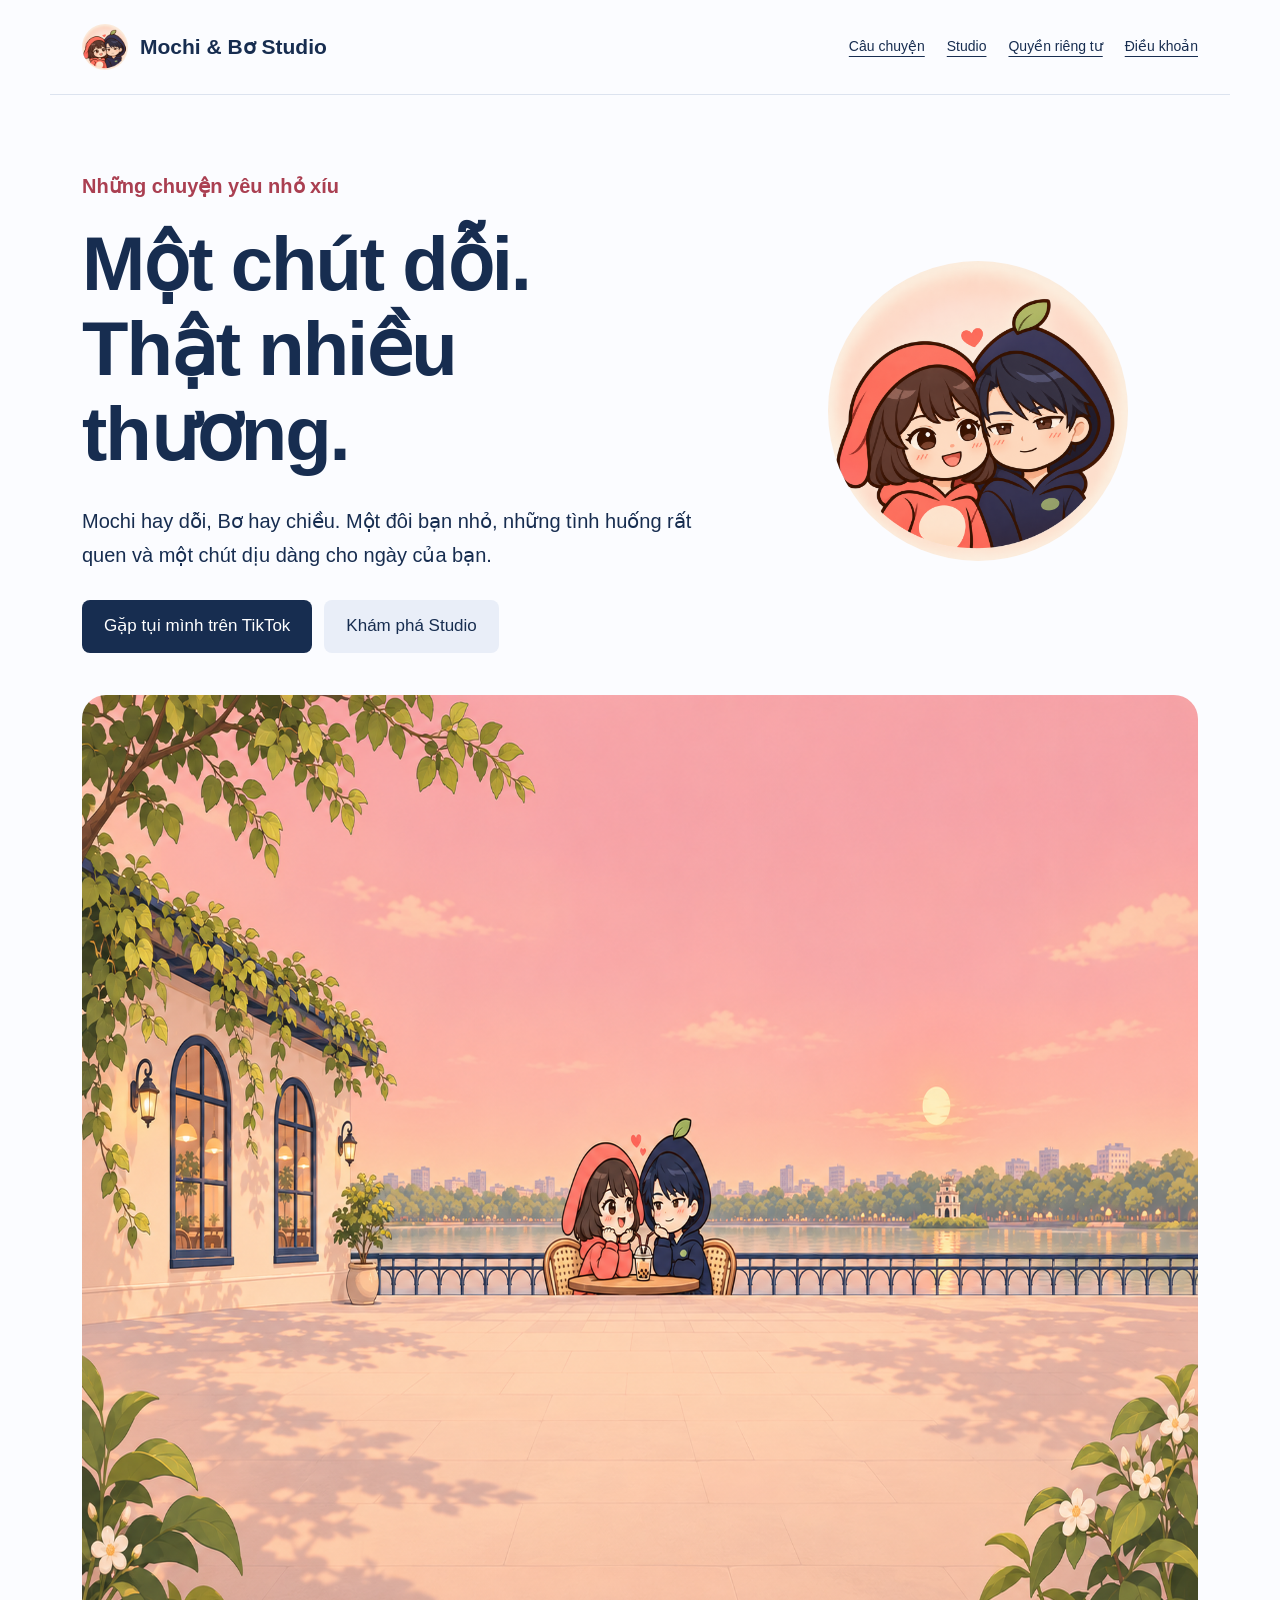
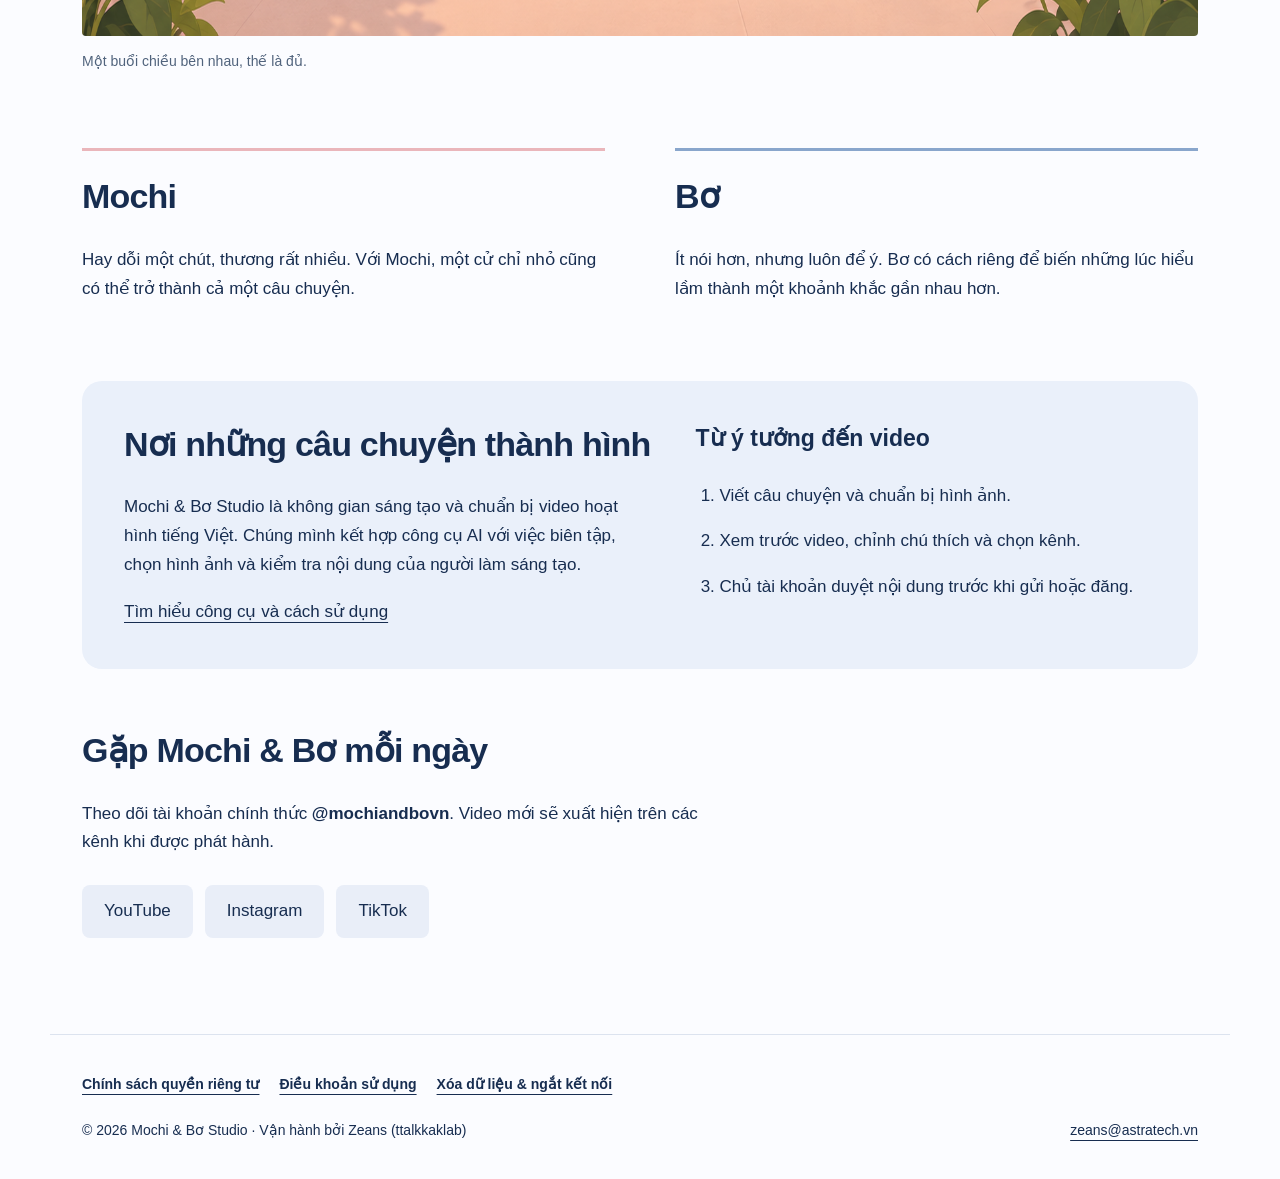
==== index.html @ 59227b65 "Publish Vietnamese Mochi and Bo Studio website" ====
<!doctype html><html lang="vi"><head><meta charset="utf-8"><meta name="viewport" content="width=device-width,initial-scale=1"><meta name="description" content="Thế giới hoạt hình tiếng Việt của Mochi và Bơ. Khám phá nhân vật, theo dõi các kênh chính thức và tìm hiểu Studio."><meta name="theme-color" content="#172d50"><meta property="og:title" content="Mochi &amp; Bơ Studio — Những chuyện yêu nhỏ xíu"><meta property="og:image" content="https://ttalkkaklab.github.io/mochi-bo-studio/assets/mochi-bo-cafe.png"><title>Mochi &amp; Bơ Studio — Những chuyện yêu nhỏ xíu</title><link rel="icon" href="assets/mochi-bo.png"><link rel="stylesheet" href="styles.css"></head><body><a class="skip" href="#main">Đến nội dung</a><header><a class="brand" href="index.html"><img src="assets/mochi-bo.png" alt="" width="46" height="46">Mochi &amp; Bơ Studio</a><nav aria-label="Điều hướng"><a href="index.html">Câu chuyện</a><a href="studio.html">Studio</a><a href="privacy.html">Quyền riêng tư</a><a href="terms.html">Điều khoản</a></nav></header><main id="main"><div class="hero"><div><p class="tag">Những chuyện yêu nhỏ xíu</p><h1>Một chút dỗi.<br>Thật nhiều thương.</h1><p>Mochi hay dỗi, Bơ hay chiều. Một đôi bạn nhỏ, những tình huống rất quen và một chút dịu dàng cho ngày của bạn.</p><div class="links"><a class="button" href="https://www.tiktok.com/@mochiandbovn">Gặp tụi mình trên TikTok</a><a class="button secondary" href="studio.html">Khám phá Studio</a></div></div><img class="portrait" src="assets/mochi-bo.png" alt="Mochi mặc áo hồng và Bơ mặc áo xanh" width="300" height="300"></div><figure class="scene"><img src="assets/mochi-bo-cafe.png" alt="Mochi và Bơ cùng uống trà sữa bên hồ trong ánh hoàng hôn" width="1672" height="941"><figcaption>Một buổi chiều bên nhau, thế là đủ.</figcaption></figure><section class="duo"><article><h2>Mochi</h2><p>Hay dỗi một chút, thương rất nhiều. Với Mochi, một cử chỉ nhỏ cũng có thể trở thành cả một câu chuyện.</p></article><article><h2>Bơ</h2><p>Ít nói hơn, nhưng luôn để ý. Bơ có cách riêng để biến những lúc hiểu lầm thành một khoảnh khắc gần nhau hơn.</p></article></section><section class="studio"><div><h2>Nơi những câu chuyện thành hình</h2><p>Mochi &amp; Bơ Studio là không gian sáng tạo và chuẩn bị video hoạt hình tiếng Việt. Chúng mình kết hợp công cụ AI với việc biên tập, chọn hình ảnh và kiểm tra nội dung của người làm sáng tạo.</p><a href="studio.html">Tìm hiểu công cụ và cách sử dụng</a></div><div><h3>Từ ý tưởng đến video</h3><ol><li>Viết câu chuyện và chuẩn bị hình ảnh.</li><li>Xem trước video, chỉnh chú thích và chọn kênh.</li><li>Chủ tài khoản duyệt nội dung trước khi gửi hoặc đăng.</li></ol></div></section><section><h2>Gặp Mochi &amp; Bơ mỗi ngày</h2><p>Theo dõi tài khoản chính thức <strong>@mochiandbovn</strong>. Video mới sẽ xuất hiện trên các kênh khi được phát hành.</p><div class="links"><a class="button secondary" href="https://www.youtube.com/@mochiandbovn">YouTube</a><a class="button secondary" href="https://www.instagram.com/mochiandbovn/">Instagram</a><a class="button secondary" href="https://www.tiktok.com/@mochiandbovn">TikTok</a></div></section></main><footer><div class="legal-links"><a href="privacy.html">Chính sách quyền riêng tư</a><a href="terms.html">Điều khoản sử dụng</a><a href="privacy.html#xoa-du-lieu">Xóa dữ liệu &amp; ngắt kết nối</a></div><div class="bottom"><span>© 2026 Mochi &amp; Bơ Studio · Vận hành bởi Zeans (ttalkkaklab)</span><a href="mailto:zeans@astratech.vn">zeans@astratech.vn</a></div></footer></body></html>
---- styles.css ----
*{box-sizing:border-box}html{scroll-behavior:smooth}body{margin:0;background:#fbfcff;color:#172d50;font-family:"Avenir Next","Segoe UI",Arial,sans-serif;font-size:17px;line-height:1.7}a{color:inherit;text-underline-offset:5px}a:hover{color:#aa3f51}:focus-visible{outline:3px solid #bd4d54;outline-offset:5px}header,main,footer{max-width:1180px;margin:auto;padding:0 32px}header{display:flex;align-items:center;justify-content:space-between;gap:24px;padding-top:24px;padding-bottom:24px;border-bottom:1px solid #dce3ef}.brand{font-weight:800;text-decoration:none;font-size:21px;display:flex;align-items:center;gap:12px;white-space:nowrap}.brand img{width:46px;height:46px;border-radius:50%}nav{display:flex;gap:22px;flex-wrap:wrap;font-size:14px}h1,h2,h3,p{margin-top:0}h1{font-size:clamp(40px,6vw,76px);line-height:1.12;letter-spacing:-2px;font-weight:800;max-width:850px;margin-bottom:28px}h2{font-size:34px;line-height:1.25;letter-spacing:-.8px}h3{font-size:23px;line-height:1.35}p{max-width:68ch}.hero{padding:74px 0 42px;display:grid;grid-template-columns:1.4fr 1fr;gap:60px;align-items:center}.hero p{font-size:20px}.hero .portrait{width:100%;max-width:300px;justify-self:center;border-radius:50%}.tag{color:#aa3f51;font-size:15px;font-weight:650;margin-bottom:18px}.links{display:flex;gap:12px;flex-wrap:wrap;margin-top:28px}.button{background:#172d50;color:white;text-decoration:none;padding:12px 22px;border-radius:8px;display:inline-flex;align-items:center;border:0;font:inherit;cursor:pointer}.button:hover{background:#2d466d;color:white}.secondary{background:#e9eef8;color:#172d50}.scene{margin:0}.scene img{display:block;width:100%;border-radius:24px 24px 4px 4px}.scene figcaption{font-size:14px;color:#50637c;padding:14px 0}section{padding:60px 0}.duo{display:grid;grid-template-columns:1fr 1fr;gap:70px}.duo article{border-top:3px solid #eab6bb;padding-top:24px}.duo article:nth-child(2){border-color:#89a6cc}.studio{background:#eaf0fa;border-radius:20px;padding:42px;display:grid;grid-template-columns:1.15fr 1fr;gap:42px}.studio p{margin-bottom:18px}.studio ol{padding-left:24px;margin:0}.studio li{padding:5px 0 12px}.legal-links{display:flex;gap:20px;flex-wrap:wrap;font-weight:600}.intro{padding:64px 0 28px}.intro h1{font-size:clamp(36px,5vw,58px)}.prose{max-width:820px;padding-bottom:55px}.prose h2{font-size:26px;margin-top:38px}.prose li{margin-bottom:10px}.note{padding:20px 24px;border-left:4px solid #bd4d54;background:#fff0f1;margin:24px 0}.workspace{display:grid;grid-template-columns:1fr 1fr;gap:32px;padding:30px;background:#eaf0fa;border-radius:16px}.workspace video{width:100%;max-height:480px;background:#172d50;border-radius:10px}.workspace label{display:block;font-weight:600;margin-bottom:8px}.workspace input,.workspace textarea{font:inherit;max-width:100%;width:100%;margin-bottom:16px}.workspace textarea{padding:14px;border:1px solid #a9b9d0;border-radius:8px;resize:vertical}.status{font-size:14px;min-height:25px;color:#475b77}.muted{color:#53657e;font-size:15px}footer{padding-top:38px;padding-bottom:36px;border-top:1px solid #dce3ef;margin-top:36px;font-size:14px}footer .bottom{display:flex;justify-content:space-between;gap:20px;flex-wrap:wrap;margin-top:22px}table{border-collapse:collapse;width:100%;font-size:15px}td,th{text-align:left;border-bottom:1px solid #dce3ef;padding:12px 8px;vertical-align:top}.skip{position:absolute;left:10px;top:-100px}.skip:focus{top:10px;background:white;z-index:3}@media(max-width:700px){header,main,footer{padding-left:22px;padding-right:22px}header{align-items:flex-start;flex-direction:column;gap:15px}nav{gap:12px 18px}.hero{padding-top:44px;grid-template-columns:1fr;gap:24px}.hero .portrait{display:none}h1{letter-spacing:-1.2px}.hero p{font-size:18px}.duo,.studio,.workspace{grid-template-columns:1fr;gap:24px}.duo{gap:26px}.studio{padding:26px}.workspace{padding:18px}section{padding:38px 0}.scene img{border-radius:14px}.intro{padding-top:40px}.legal-links{gap:12px 18px}h2{font-size:28px}}@media(prefers-reduced-motion:reduce){html{scroll-behavior:auto}}
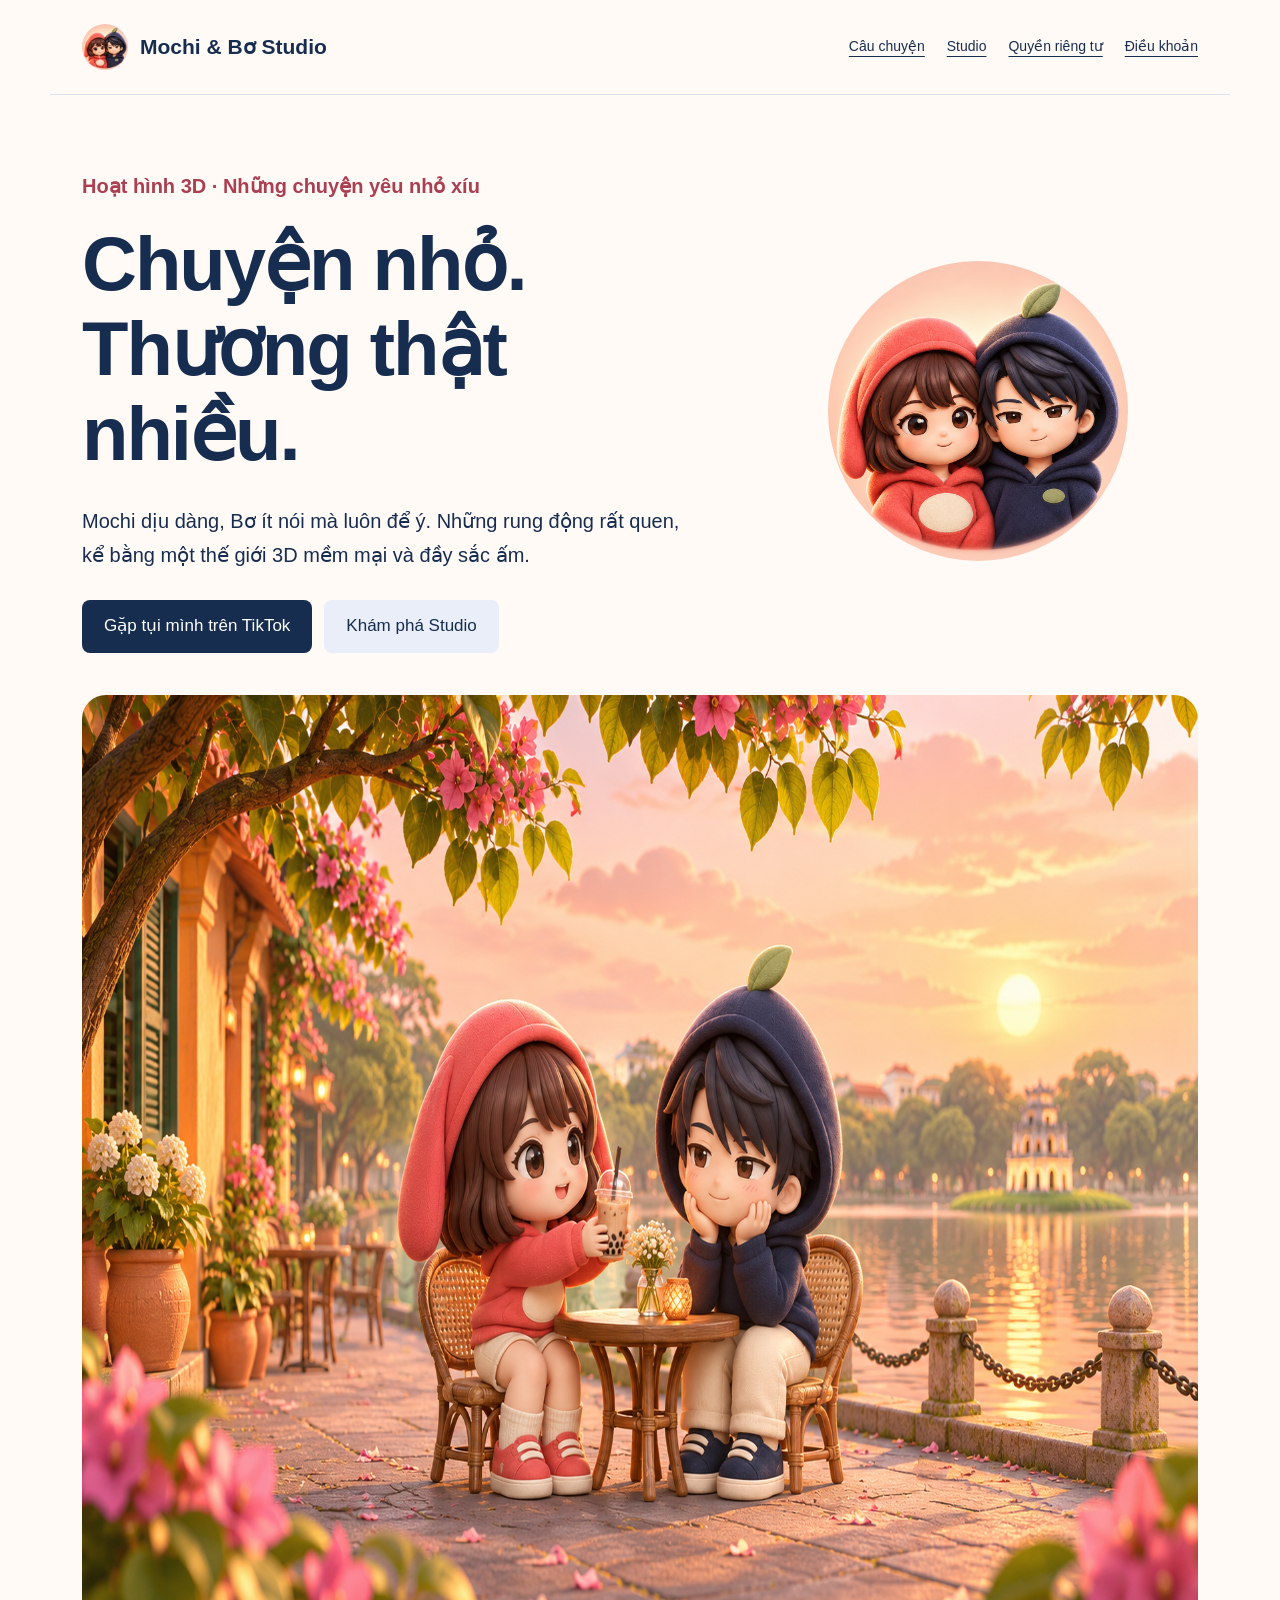
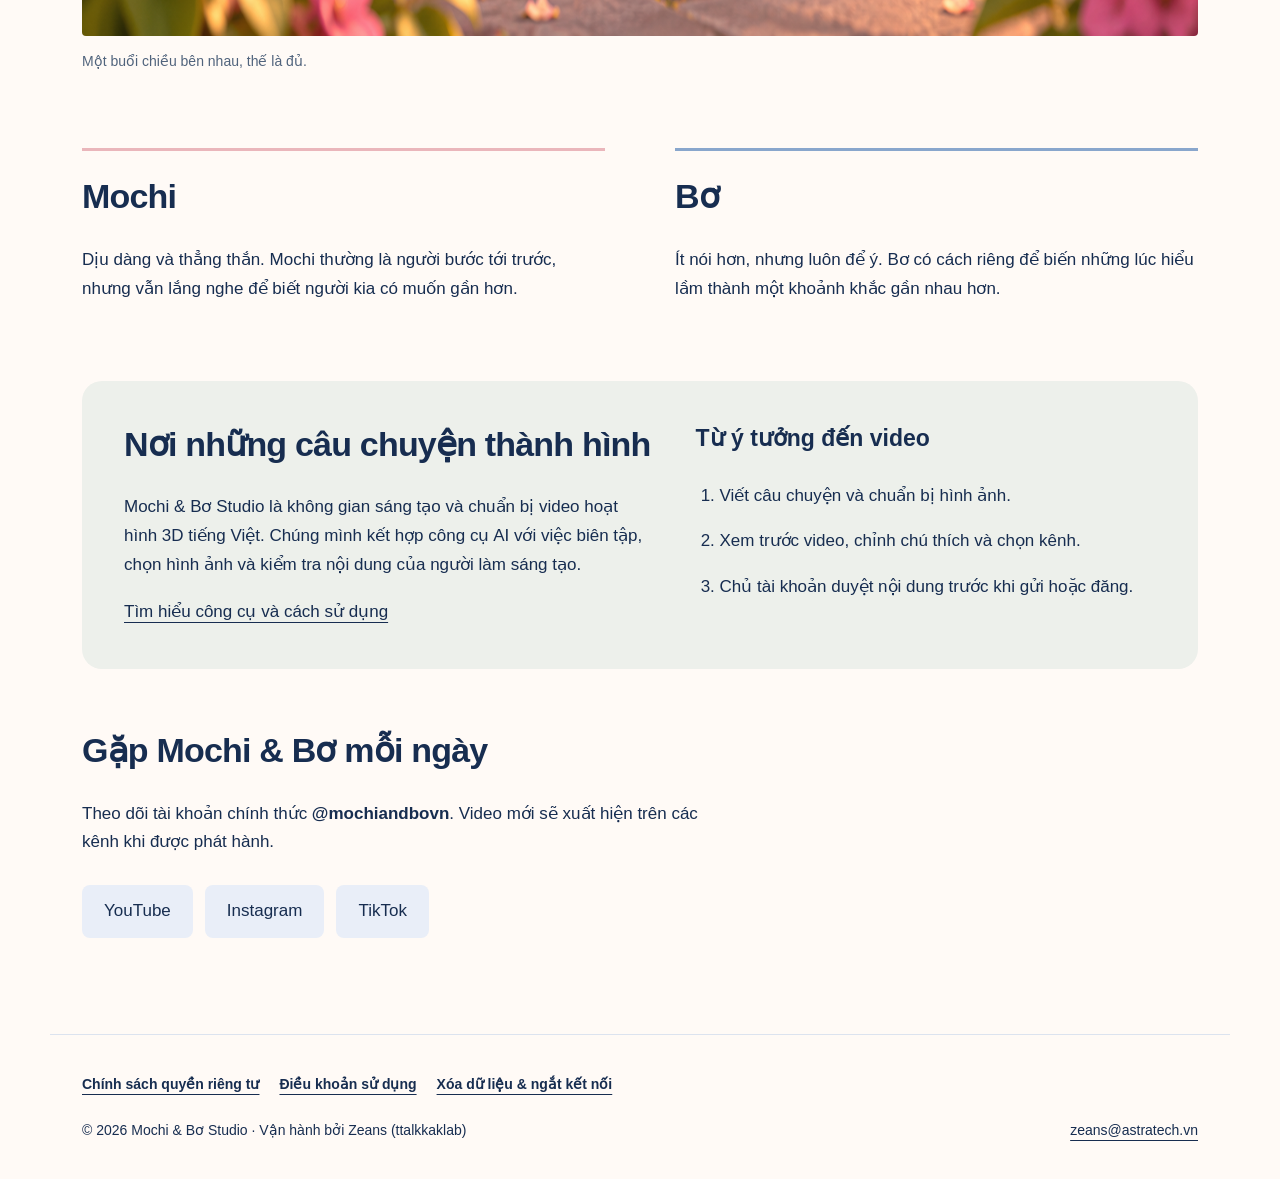
==== commit 498d3e56: "Refresh Mochi and Bo branding with 3D characters" ====
--- a/index.html
+++ b/index.html
@@ -1 +1 @@
-<!doctype html><html lang="vi"><head><meta charset="utf-8"><meta name="viewport" content="width=device-width,initial-scale=1"><meta name="description" content="Thế giới hoạt hình tiếng Việt của Mochi và Bơ. Khám phá nhân vật, theo dõi các kênh chính thức và tìm hiểu Studio."><meta name="theme-color" content="#172d50"><meta property="og:title" content="Mochi &amp; Bơ Studio — Những chuyện yêu nhỏ xíu"><meta property="og:image" content="https://ttalkkaklab.github.io/mochi-bo-studio/assets/mochi-bo-cafe.png"><title>Mochi &amp; Bơ Studio — Những chuyện yêu nhỏ xíu</title><link rel="icon" href="assets/mochi-bo.png"><link rel="stylesheet" href="styles.css"></head><body><a class="skip" href="#main">Đến nội dung</a><header><a class="brand" href="index.html"><img src="assets/mochi-bo.png" alt="" width="46" height="46">Mochi &amp; Bơ Studio</a><nav aria-label="Điều hướng"><a href="index.html">Câu chuyện</a><a href="studio.html">Studio</a><a href="privacy.html">Quyền riêng tư</a><a href="terms.html">Điều khoản</a></nav></header><main id="main"><div class="hero"><div><p class="tag">Những chuyện yêu nhỏ xíu</p><h1>Một chút dỗi.<br>Thật nhiều thương.</h1><p>Mochi hay dỗi, Bơ hay chiều. Một đôi bạn nhỏ, những tình huống rất quen và một chút dịu dàng cho ngày của bạn.</p><div class="links"><a class="button" href="https://www.tiktok.com/@mochiandbovn">Gặp tụi mình trên TikTok</a><a class="button secondary" href="studio.html">Khám phá Studio</a></div></div><img class="portrait" src="assets/mochi-bo.png" alt="Mochi mặc áo hồng và Bơ mặc áo xanh" width="300" height="300"></div><figure class="scene"><img src="assets/mochi-bo-cafe.png" alt="Mochi và Bơ cùng uống trà sữa bên hồ trong ánh hoàng hôn" width="1672" height="941"><figcaption>Một buổi chiều bên nhau, thế là đủ.</figcaption></figure><section class="duo"><article><h2>Mochi</h2><p>Hay dỗi một chút, thương rất nhiều. Với Mochi, một cử chỉ nhỏ cũng có thể trở thành cả một câu chuyện.</p></article><article><h2>Bơ</h2><p>Ít nói hơn, nhưng luôn để ý. Bơ có cách riêng để biến những lúc hiểu lầm thành một khoảnh khắc gần nhau hơn.</p></article></section><section class="studio"><div><h2>Nơi những câu chuyện thành hình</h2><p>Mochi &amp; Bơ Studio là không gian sáng tạo và chuẩn bị video hoạt hình tiếng Việt. Chúng mình kết hợp công cụ AI với việc biên tập, chọn hình ảnh và kiểm tra nội dung của người làm sáng tạo.</p><a href="studio.html">Tìm hiểu công cụ và cách sử dụng</a></div><div><h3>Từ ý tưởng đến video</h3><ol><li>Viết câu chuyện và chuẩn bị hình ảnh.</li><li>Xem trước video, chỉnh chú thích và chọn kênh.</li><li>Chủ tài khoản duyệt nội dung trước khi gửi hoặc đăng.</li></ol></div></section><section><h2>Gặp Mochi &amp; Bơ mỗi ngày</h2><p>Theo dõi tài khoản chính thức <strong>@mochiandbovn</strong>. Video mới sẽ xuất hiện trên các kênh khi được phát hành.</p><div class="links"><a class="button secondary" href="https://www.youtube.com/@mochiandbovn">YouTube</a><a class="button secondary" href="https://www.instagram.com/mochiandbovn/">Instagram</a><a class="button secondary" href="https://www.tiktok.com/@mochiandbovn">TikTok</a></div></section></main><footer><div class="legal-links"><a href="privacy.html">Chính sách quyền riêng tư</a><a href="terms.html">Điều khoản sử dụng</a><a href="privacy.html#xoa-du-lieu">Xóa dữ liệu &amp; ngắt kết nối</a></div><div class="bottom"><span>© 2026 Mochi &amp; Bơ Studio · Vận hành bởi Zeans (ttalkkaklab)</span><a href="mailto:zeans@astratech.vn">zeans@astratech.vn</a></div></footer></body></html>+<!doctype html><html lang="vi"><head><meta charset="utf-8"><meta name="viewport" content="width=device-width,initial-scale=1"><meta name="description" content="Thế giới hoạt hình 3D tiếng Việt của Mochi và Bơ. Khám phá nhân vật, theo dõi các kênh chính thức và tìm hiểu Studio."><meta name="theme-color" content="#172d50"><meta property="og:title" content="Mochi &amp; Bơ Studio — Những chuyện yêu nhỏ xíu"><meta property="og:image" content="https://ttalkkaklab.github.io/mochi-bo-studio/assets/mochi-bo-cafe-3d.png"><title>Mochi &amp; Bơ Studio — Những chuyện yêu nhỏ xíu</title><link rel="icon" href="assets/mochi-bo-3d.png"><link rel="stylesheet" href="styles.css"></head><body><a class="skip" href="#main">Đến nội dung</a><header><a class="brand" href="index.html"><img src="assets/mochi-bo-3d.png" alt="" width="46" height="46">Mochi &amp; Bơ Studio</a><nav aria-label="Điều hướng"><a href="index.html">Câu chuyện</a><a href="studio.html">Studio</a><a href="privacy.html">Quyền riêng tư</a><a href="terms.html">Điều khoản</a></nav></header><main id="main"><div class="hero"><div><p class="tag">Hoạt hình 3D · Những chuyện yêu nhỏ xíu</p><h1>Chuyện nhỏ.<br>Thương thật nhiều.</h1><p>Mochi dịu dàng, Bơ ít nói mà luôn để ý. Những rung động rất quen, kể bằng một thế giới 3D mềm mại và đầy sắc ấm.</p><div class="links"><a class="button" href="https://www.tiktok.com/@mochiandbovn">Gặp tụi mình trên TikTok</a><a class="button secondary" href="studio.html">Khám phá Studio</a></div></div><img class="portrait" src="assets/mochi-bo-3d.png" alt="Mochi mặc áo hồng và Bơ mặc áo xanh" width="300" height="300"></div><figure class="scene"><img src="assets/mochi-bo-cafe-3d.png" alt="Mochi và Bơ cùng uống trà sữa bên hồ trong ánh hoàng hôn" width="1672" height="941"><figcaption>Một buổi chiều bên nhau, thế là đủ.</figcaption></figure><section class="duo"><article><h2>Mochi</h2><p>Dịu dàng và thẳng thắn. Mochi thường là người bước tới trước, nhưng vẫn lắng nghe để biết người kia có muốn gần hơn.</p></article><article><h2>Bơ</h2><p>Ít nói hơn, nhưng luôn để ý. Bơ có cách riêng để biến những lúc hiểu lầm thành một khoảnh khắc gần nhau hơn.</p></article></section><section class="studio"><div><h2>Nơi những câu chuyện thành hình</h2><p>Mochi &amp; Bơ Studio là không gian sáng tạo và chuẩn bị video hoạt hình 3D tiếng Việt. Chúng mình kết hợp công cụ AI với việc biên tập, chọn hình ảnh và kiểm tra nội dung của người làm sáng tạo.</p><a href="studio.html">Tìm hiểu công cụ và cách sử dụng</a></div><div><h3>Từ ý tưởng đến video</h3><ol><li>Viết câu chuyện và chuẩn bị hình ảnh.</li><li>Xem trước video, chỉnh chú thích và chọn kênh.</li><li>Chủ tài khoản duyệt nội dung trước khi gửi hoặc đăng.</li></ol></div></section><section><h2>Gặp Mochi &amp; Bơ mỗi ngày</h2><p>Theo dõi tài khoản chính thức <strong>@mochiandbovn</strong>. Video mới sẽ xuất hiện trên các kênh khi được phát hành.</p><div class="links"><a class="button secondary" href="https://www.youtube.com/@mochiandbovn">YouTube</a><a class="button secondary" href="https://www.instagram.com/mochiandbovn/">Instagram</a><a class="button secondary" href="https://www.tiktok.com/@mochiandbovn">TikTok</a></div></section></main><footer><div class="legal-links"><a href="privacy.html">Chính sách quyền riêng tư</a><a href="terms.html">Điều khoản sử dụng</a><a href="privacy.html#xoa-du-lieu">Xóa dữ liệu &amp; ngắt kết nối</a></div><div class="bottom"><span>© 2026 Mochi &amp; Bơ Studio · Vận hành bởi Zeans (ttalkkaklab)</span><a href="mailto:zeans@astratech.vn">zeans@astratech.vn</a></div></footer></body></html>
--- a/styles.css
+++ b/styles.css
@@ -1 +1 @@
-*{box-sizing:border-box}html{scroll-behavior:smooth}body{margin:0;background:#fbfcff;color:#172d50;font-family:"Avenir Next","Segoe UI",Arial,sans-serif;font-size:17px;line-height:1.7}a{color:inherit;text-underline-offset:5px}a:hover{color:#aa3f51}:focus-visible{outline:3px solid #bd4d54;outline-offset:5px}header,main,footer{max-width:1180px;margin:auto;padding:0 32px}header{display:flex;align-items:center;justify-content:space-between;gap:24px;padding-top:24px;padding-bottom:24px;border-bottom:1px solid #dce3ef}.brand{font-weight:800;text-decoration:none;font-size:21px;display:flex;align-items:center;gap:12px;white-space:nowrap}.brand img{width:46px;height:46px;border-radius:50%}nav{display:flex;gap:22px;flex-wrap:wrap;font-size:14px}h1,h2,h3,p{margin-top:0}h1{font-size:clamp(40px,6vw,76px);line-height:1.12;letter-spacing:-2px;font-weight:800;max-width:850px;margin-bottom:28px}h2{font-size:34px;line-height:1.25;letter-spacing:-.8px}h3{font-size:23px;line-height:1.35}p{max-width:68ch}.hero{padding:74px 0 42px;display:grid;grid-template-columns:1.4fr 1fr;gap:60px;align-items:center}.hero p{font-size:20px}.hero .portrait{width:100%;max-width:300px;justify-self:center;border-radius:50%}.tag{color:#aa3f51;font-size:15px;font-weight:650;margin-bottom:18px}.links{display:flex;gap:12px;flex-wrap:wrap;margin-top:28px}.button{background:#172d50;color:white;text-decoration:none;padding:12px 22px;border-radius:8px;display:inline-flex;align-items:center;border:0;font:inherit;cursor:pointer}.button:hover{background:#2d466d;color:white}.secondary{background:#e9eef8;color:#172d50}.scene{margin:0}.scene img{display:block;width:100%;border-radius:24px 24px 4px 4px}.scene figcaption{font-size:14px;color:#50637c;padding:14px 0}section{padding:60px 0}.duo{display:grid;grid-template-columns:1fr 1fr;gap:70px}.duo article{border-top:3px solid #eab6bb;padding-top:24px}.duo article:nth-child(2){border-color:#89a6cc}.studio{background:#eaf0fa;border-radius:20px;padding:42px;display:grid;grid-template-columns:1.15fr 1fr;gap:42px}.studio p{margin-bottom:18px}.studio ol{padding-left:24px;margin:0}.studio li{padding:5px 0 12px}.legal-links{display:flex;gap:20px;flex-wrap:wrap;font-weight:600}.intro{padding:64px 0 28px}.intro h1{font-size:clamp(36px,5vw,58px)}.prose{max-width:820px;padding-bottom:55px}.prose h2{font-size:26px;margin-top:38px}.prose li{margin-bottom:10px}.note{padding:20px 24px;border-left:4px solid #bd4d54;background:#fff0f1;margin:24px 0}.workspace{display:grid;grid-template-columns:1fr 1fr;gap:32px;padding:30px;background:#eaf0fa;border-radius:16px}.workspace video{width:100%;max-height:480px;background:#172d50;border-radius:10px}.workspace label{display:block;font-weight:600;margin-bottom:8px}.workspace input,.workspace textarea{font:inherit;max-width:100%;width:100%;margin-bottom:16px}.workspace textarea{padding:14px;border:1px solid #a9b9d0;border-radius:8px;resize:vertical}.status{font-size:14px;min-height:25px;color:#475b77}.muted{color:#53657e;font-size:15px}footer{padding-top:38px;padding-bottom:36px;border-top:1px solid #dce3ef;margin-top:36px;font-size:14px}footer .bottom{display:flex;justify-content:space-between;gap:20px;flex-wrap:wrap;margin-top:22px}table{border-collapse:collapse;width:100%;font-size:15px}td,th{text-align:left;border-bottom:1px solid #dce3ef;padding:12px 8px;vertical-align:top}.skip{position:absolute;left:10px;top:-100px}.skip:focus{top:10px;background:white;z-index:3}@media(max-width:700px){header,main,footer{padding-left:22px;padding-right:22px}header{align-items:flex-start;flex-direction:column;gap:15px}nav{gap:12px 18px}.hero{padding-top:44px;grid-template-columns:1fr;gap:24px}.hero .portrait{display:none}h1{letter-spacing:-1.2px}.hero p{font-size:18px}.duo,.studio,.workspace{grid-template-columns:1fr;gap:24px}.duo{gap:26px}.studio{padding:26px}.workspace{padding:18px}section{padding:38px 0}.scene img{border-radius:14px}.intro{padding-top:40px}.legal-links{gap:12px 18px}h2{font-size:28px}}@media(prefers-reduced-motion:reduce){html{scroll-behavior:auto}}+*{box-sizing:border-box}html{scroll-behavior:smooth}body{margin:0;background:#fffaf6;color:#172d50;font-family:"Avenir Next","Segoe UI",Arial,sans-serif;font-size:17px;line-height:1.7}a{color:inherit;text-underline-offset:5px}a:hover{color:#aa3f51}:focus-visible{outline:3px solid #bd4d54;outline-offset:5px}header,main,footer{max-width:1180px;margin:auto;padding:0 32px}header{display:flex;align-items:center;justify-content:space-between;gap:24px;padding-top:24px;padding-bottom:24px;border-bottom:1px solid #dce3ef}.brand{font-weight:800;text-decoration:none;font-size:21px;display:flex;align-items:center;gap:12px;white-space:nowrap}.brand img{width:46px;height:46px;border-radius:50%}nav{display:flex;gap:22px;flex-wrap:wrap;font-size:14px}h1,h2,h3,p{margin-top:0}h1{font-size:clamp(40px,6vw,76px);line-height:1.12;letter-spacing:-2px;font-weight:800;max-width:850px;margin-bottom:28px}h2{font-size:34px;line-height:1.25;letter-spacing:-.8px}h3{font-size:23px;line-height:1.35}p{max-width:68ch}.hero{padding:74px 0 42px;display:grid;grid-template-columns:1.4fr 1fr;gap:60px;align-items:center}.hero p{font-size:20px}.hero .portrait{width:100%;max-width:300px;justify-self:center;border-radius:50%}.tag{color:#aa3f51;font-size:15px;font-weight:650;margin-bottom:18px}.links{display:flex;gap:12px;flex-wrap:wrap;margin-top:28px}.button{background:#172d50;color:white;text-decoration:none;padding:12px 22px;border-radius:8px;display:inline-flex;align-items:center;border:0;font:inherit;cursor:pointer}.button:hover{background:#2d466d;color:white}.secondary{background:#e9eef8;color:#172d50}.scene{margin:0}.scene img{display:block;width:100%;border-radius:24px 24px 4px 4px}.scene figcaption{font-size:14px;color:#50637c;padding:14px 0}section{padding:60px 0}.duo{display:grid;grid-template-columns:1fr 1fr;gap:70px}.duo article{border-top:3px solid #eab6bb;padding-top:24px}.duo article:nth-child(2){border-color:#89a6cc}.studio{background:#edf0eb;border-radius:20px;padding:42px;display:grid;grid-template-columns:1.15fr 1fr;gap:42px}.studio p{margin-bottom:18px}.studio ol{padding-left:24px;margin:0}.studio li{padding:5px 0 12px}.legal-links{display:flex;gap:20px;flex-wrap:wrap;font-weight:600}.intro{padding:64px 0 28px}.intro h1{font-size:clamp(36px,5vw,58px)}.prose{max-width:820px;padding-bottom:55px}.prose h2{font-size:26px;margin-top:38px}.prose li{margin-bottom:10px}.note{padding:20px 24px;border-left:4px solid #bd4d54;background:#fff0f1;margin:24px 0}.workspace{display:grid;grid-template-columns:1fr 1fr;gap:32px;padding:30px;background:#edf0eb;border-radius:16px}.workspace video{width:100%;max-height:480px;background:#172d50;border-radius:10px}.workspace label{display:block;font-weight:600;margin-bottom:8px}.workspace input,.workspace textarea{font:inherit;max-width:100%;width:100%;margin-bottom:16px}.workspace textarea{padding:14px;border:1px solid #a9b9d0;border-radius:8px;resize:vertical}.status{font-size:14px;min-height:25px;color:#475b77}.muted{color:#53657e;font-size:15px}footer{padding-top:38px;padding-bottom:36px;border-top:1px solid #dce3ef;margin-top:36px;font-size:14px}footer .bottom{display:flex;justify-content:space-between;gap:20px;flex-wrap:wrap;margin-top:22px}table{border-collapse:collapse;width:100%;font-size:15px}td,th{text-align:left;border-bottom:1px solid #dce3ef;padding:12px 8px;vertical-align:top}.skip{position:absolute;left:10px;top:-100px}.skip:focus{top:10px;background:white;z-index:3}@media(max-width:700px){header,main,footer{padding-left:22px;padding-right:22px}header{align-items:flex-start;flex-direction:column;gap:15px}nav{gap:12px 18px}.hero{padding-top:44px;grid-template-columns:1fr;gap:24px}.hero .portrait{display:none}h1{letter-spacing:-1.2px}.hero p{font-size:18px}.duo,.studio,.workspace{grid-template-columns:1fr;gap:24px}.duo{gap:26px}.studio{padding:26px}.workspace{padding:18px}section{padding:38px 0}.scene img{border-radius:14px}.intro{padding-top:40px}.legal-links{gap:12px 18px}h2{font-size:28px}}@media(prefers-reduced-motion:reduce){html{scroll-behavior:auto}}
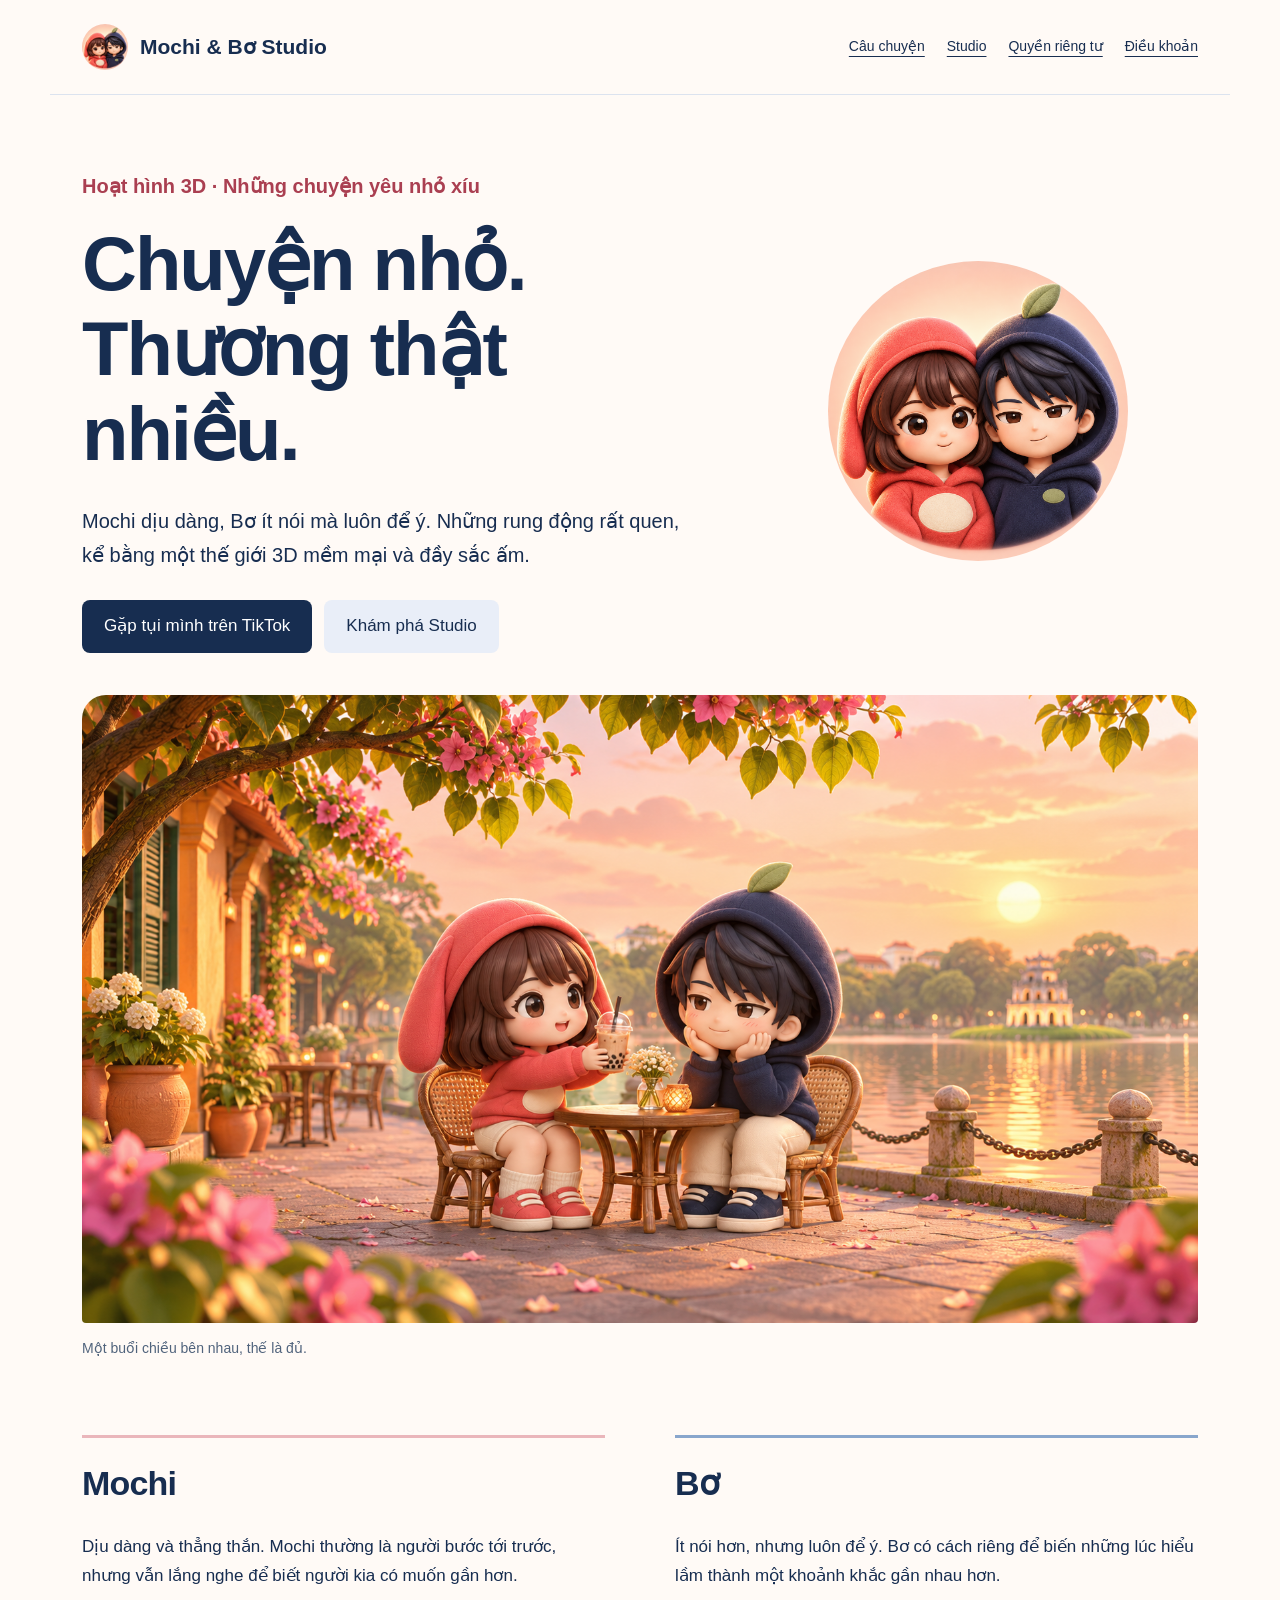
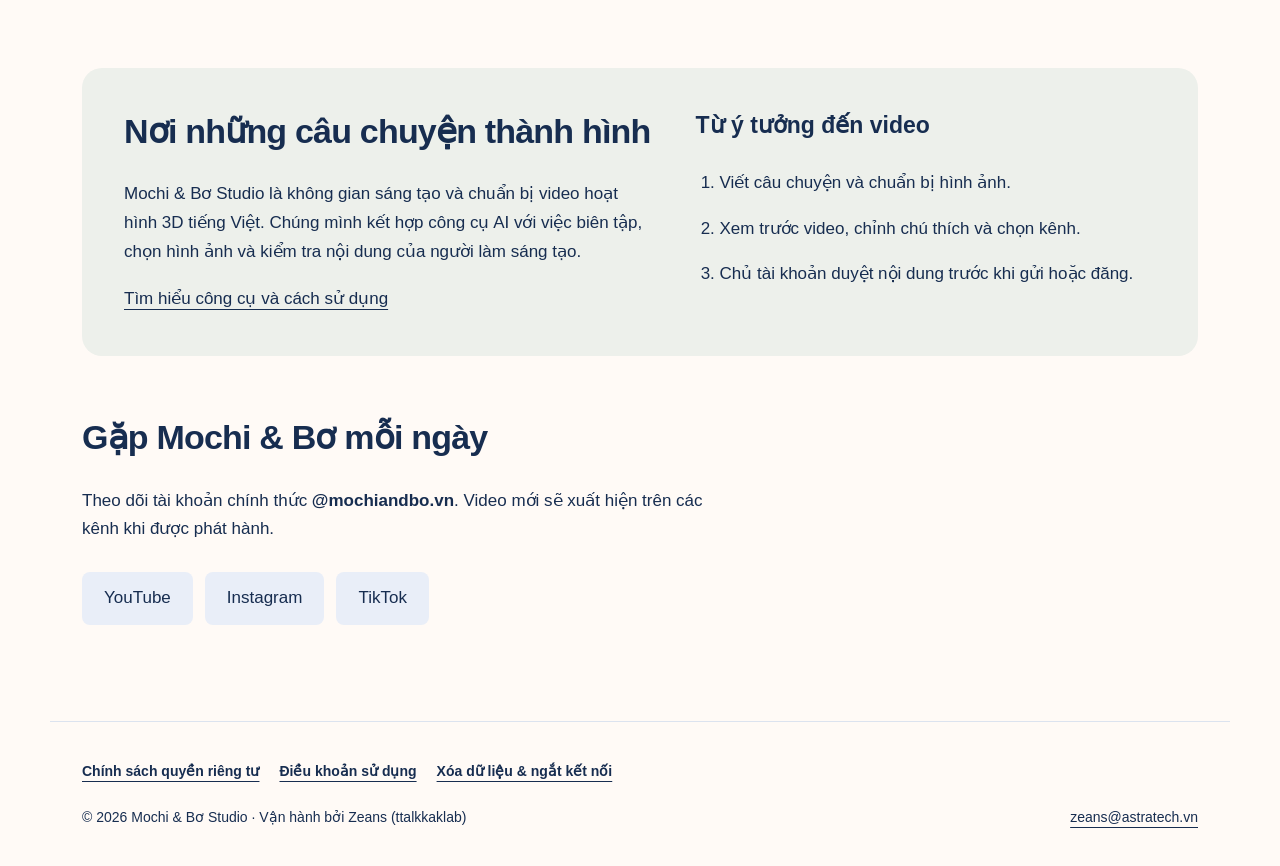
==== commit 2f059e31: "Fix TikTok handle link to @mochiandbo.vn on homepage Homepage TikTok buttons and the official-handle" ====
--- a/index.html
+++ b/index.html
@@ -1 +1 @@
-<!doctype html><html lang="vi"><head><meta charset="utf-8"><meta name="viewport" content="width=device-width,initial-scale=1"><meta name="description" content="Thế giới hoạt hình 3D tiếng Việt của Mochi và Bơ. Khám phá nhân vật, theo dõi các kênh chính thức và tìm hiểu Studio."><meta name="theme-color" content="#172d50"><meta property="og:title" content="Mochi &amp; Bơ Studio — Những chuyện yêu nhỏ xíu"><meta property="og:image" content="https://ttalkkaklab.github.io/mochi-bo-studio/assets/mochi-bo-cafe-3d.png"><title>Mochi &amp; Bơ Studio — Những chuyện yêu nhỏ xíu</title><link rel="icon" href="assets/mochi-bo-3d.png"><link rel="stylesheet" href="styles.css"></head><body><a class="skip" href="#main">Đến nội dung</a><header><a class="brand" href="index.html"><img src="assets/mochi-bo-3d.png" alt="" width="46" height="46">Mochi &amp; Bơ Studio</a><nav aria-label="Điều hướng"><a href="index.html">Câu chuyện</a><a href="studio.html">Studio</a><a href="privacy.html">Quyền riêng tư</a><a href="terms.html">Điều khoản</a></nav></header><main id="main"><div class="hero"><div><p class="tag">Hoạt hình 3D · Những chuyện yêu nhỏ xíu</p><h1>Chuyện nhỏ.<br>Thương thật nhiều.</h1><p>Mochi dịu dàng, Bơ ít nói mà luôn để ý. Những rung động rất quen, kể bằng một thế giới 3D mềm mại và đầy sắc ấm.</p><div class="links"><a class="button" href="https://www.tiktok.com/@mochiandbovn">Gặp tụi mình trên TikTok</a><a class="button secondary" href="studio.html">Khám phá Studio</a></div></div><img class="portrait" src="assets/mochi-bo-3d.png" alt="Mochi mặc áo hồng và Bơ mặc áo xanh" width="300" height="300"></div><figure class="scene"><img src="assets/mochi-bo-cafe-3d.png" alt="Mochi và Bơ cùng uống trà sữa bên hồ trong ánh hoàng hôn" width="1672" height="941"><figcaption>Một buổi chiều bên nhau, thế là đủ.</figcaption></figure><section class="duo"><article><h2>Mochi</h2><p>Dịu dàng và thẳng thắn. Mochi thường là người bước tới trước, nhưng vẫn lắng nghe để biết người kia có muốn gần hơn.</p></article><article><h2>Bơ</h2><p>Ít nói hơn, nhưng luôn để ý. Bơ có cách riêng để biến những lúc hiểu lầm thành một khoảnh khắc gần nhau hơn.</p></article></section><section class="studio"><div><h2>Nơi những câu chuyện thành hình</h2><p>Mochi &amp; Bơ Studio là không gian sáng tạo và chuẩn bị video hoạt hình 3D tiếng Việt. Chúng mình kết hợp công cụ AI với việc biên tập, chọn hình ảnh và kiểm tra nội dung của người làm sáng tạo.</p><a href="studio.html">Tìm hiểu công cụ và cách sử dụng</a></div><div><h3>Từ ý tưởng đến video</h3><ol><li>Viết câu chuyện và chuẩn bị hình ảnh.</li><li>Xem trước video, chỉnh chú thích và chọn kênh.</li><li>Chủ tài khoản duyệt nội dung trước khi gửi hoặc đăng.</li></ol></div></section><section><h2>Gặp Mochi &amp; Bơ mỗi ngày</h2><p>Theo dõi tài khoản chính thức <strong>@mochiandbovn</strong>. Video mới sẽ xuất hiện trên các kênh khi được phát hành.</p><div class="links"><a class="button secondary" href="https://www.youtube.com/@mochiandbovn">YouTube</a><a class="button secondary" href="https://www.instagram.com/mochiandbovn/">Instagram</a><a class="button secondary" href="https://www.tiktok.com/@mochiandbovn">TikTok</a></div></section></main><footer><div class="legal-links"><a href="privacy.html">Chính sách quyền riêng tư</a><a href="terms.html">Điều khoản sử dụng</a><a href="privacy.html#xoa-du-lieu">Xóa dữ liệu &amp; ngắt kết nối</a></div><div class="bottom"><span>© 2026 Mochi &amp; Bơ Studio · Vận hành bởi Zeans (ttalkkaklab)</span><a href="mailto:zeans@astratech.vn">zeans@astratech.vn</a></div></footer></body></html>+<!doctype html><html lang="vi"><head><meta charset="utf-8"><meta name="viewport" content="width=device-width,initial-scale=1"><meta name="description" content="Thế giới hoạt hình 3D tiếng Việt của Mochi và Bơ. Khám phá nhân vật, theo dõi các kênh chính thức và tìm hiểu Studio."><meta name="theme-color" content="#172d50"><meta property="og:title" content="Mochi &amp; Bơ Studio — Những chuyện yêu nhỏ xíu"><meta property="og:image" content="https://ttalkkaklab.github.io/mochi-bo-studio/assets/mochi-bo-cafe-3d.png"><title>Mochi &amp; Bơ Studio — Những chuyện yêu nhỏ xíu</title><link rel="icon" href="assets/mochi-bo-3d.png"><link rel="stylesheet" href="styles.css"></head><body><a class="skip" href="#main">Đến nội dung</a><header><a class="brand" href="index.html"><img src="assets/mochi-bo-3d.png" alt="" width="46" height="46">Mochi &amp; Bơ Studio</a><nav aria-label="Điều hướng"><a href="index.html">Câu chuyện</a><a href="studio.html">Studio</a><a href="privacy.html">Quyền riêng tư</a><a href="terms.html">Điều khoản</a></nav></header><main id="main"><div class="hero"><div><p class="tag">Hoạt hình 3D · Những chuyện yêu nhỏ xíu</p><h1>Chuyện nhỏ.<br>Thương thật nhiều.</h1><p>Mochi dịu dàng, Bơ ít nói mà luôn để ý. Những rung động rất quen, kể bằng một thế giới 3D mềm mại và đầy sắc ấm.</p><div class="links"><a class="button" href="https://www.tiktok.com/@mochiandbo.vn">Gặp tụi mình trên TikTok</a><a class="button secondary" href="studio.html">Khám phá Studio</a></div></div><img class="portrait" src="assets/mochi-bo-3d.png" alt="Mochi mặc áo hồng và Bơ mặc áo xanh" width="300" height="300"></div><figure class="scene"><img src="assets/mochi-bo-cafe-3d.png" alt="Mochi và Bơ cùng uống trà sữa bên hồ trong ánh hoàng hôn" width="1672" height="941"><figcaption>Một buổi chiều bên nhau, thế là đủ.</figcaption></figure><section class="duo"><article><h2>Mochi</h2><p>Dịu dàng và thẳng thắn. Mochi thường là người bước tới trước, nhưng vẫn lắng nghe để biết người kia có muốn gần hơn.</p></article><article><h2>Bơ</h2><p>Ít nói hơn, nhưng luôn để ý. Bơ có cách riêng để biến những lúc hiểu lầm thành một khoảnh khắc gần nhau hơn.</p></article></section><section class="studio"><div><h2>Nơi những câu chuyện thành hình</h2><p>Mochi &amp; Bơ Studio là không gian sáng tạo và chuẩn bị video hoạt hình 3D tiếng Việt. Chúng mình kết hợp công cụ AI với việc biên tập, chọn hình ảnh và kiểm tra nội dung của người làm sáng tạo.</p><a href="studio.html">Tìm hiểu công cụ và cách sử dụng</a></div><div><h3>Từ ý tưởng đến video</h3><ol><li>Viết câu chuyện và chuẩn bị hình ảnh.</li><li>Xem trước video, chỉnh chú thích và chọn kênh.</li><li>Chủ tài khoản duyệt nội dung trước khi gửi hoặc đăng.</li></ol></div></section><section><h2>Gặp Mochi &amp; Bơ mỗi ngày</h2><p>Theo dõi tài khoản chính thức <strong>@mochiandbo.vn</strong>. Video mới sẽ xuất hiện trên các kênh khi được phát hành.</p><div class="links"><a class="button secondary" href="https://www.youtube.com/@mochiandbovn">YouTube</a><a class="button secondary" href="https://www.instagram.com/mochiandbovn/">Instagram</a><a class="button secondary" href="https://www.tiktok.com/@mochiandbo.vn">TikTok</a></div></section></main><footer><div class="legal-links"><a href="privacy.html">Chính sách quyền riêng tư</a><a href="terms.html">Điều khoản sử dụng</a><a href="privacy.html#xoa-du-lieu">Xóa dữ liệu &amp; ngắt kết nối</a></div><div class="bottom"><span>© 2026 Mochi &amp; Bơ Studio · Vận hành bởi Zeans (ttalkkaklab)</span><a href="mailto:zeans@astratech.vn">zeans@astratech.vn</a></div></footer></body></html>
--- a/styles.css
+++ b/styles.css
@@ -1 +1 @@
-*{box-sizing:border-box}html{scroll-behavior:smooth}body{margin:0;background:#fffaf6;color:#172d50;font-family:"Avenir Next","Segoe UI",Arial,sans-serif;font-size:17px;line-height:1.7}a{color:inherit;text-underline-offset:5px}a:hover{color:#aa3f51}:focus-visible{outline:3px solid #bd4d54;outline-offset:5px}header,main,footer{max-width:1180px;margin:auto;padding:0 32px}header{display:flex;align-items:center;justify-content:space-between;gap:24px;padding-top:24px;padding-bottom:24px;border-bottom:1px solid #dce3ef}.brand{font-weight:800;text-decoration:none;font-size:21px;display:flex;align-items:center;gap:12px;white-space:nowrap}.brand img{width:46px;height:46px;border-radius:50%}nav{display:flex;gap:22px;flex-wrap:wrap;font-size:14px}h1,h2,h3,p{margin-top:0}h1{font-size:clamp(40px,6vw,76px);line-height:1.12;letter-spacing:-2px;font-weight:800;max-width:850px;margin-bottom:28px}h2{font-size:34px;line-height:1.25;letter-spacing:-.8px}h3{font-size:23px;line-height:1.35}p{max-width:68ch}.hero{padding:74px 0 42px;display:grid;grid-template-columns:1.4fr 1fr;gap:60px;align-items:center}.hero p{font-size:20px}.hero .portrait{width:100%;max-width:300px;justify-self:center;border-radius:50%}.tag{color:#aa3f51;font-size:15px;font-weight:650;margin-bottom:18px}.links{display:flex;gap:12px;flex-wrap:wrap;margin-top:28px}.button{background:#172d50;color:white;text-decoration:none;padding:12px 22px;border-radius:8px;display:inline-flex;align-items:center;border:0;font:inherit;cursor:pointer}.button:hover{background:#2d466d;color:white}.secondary{background:#e9eef8;color:#172d50}.scene{margin:0}.scene img{display:block;width:100%;border-radius:24px 24px 4px 4px}.scene figcaption{font-size:14px;color:#50637c;padding:14px 0}section{padding:60px 0}.duo{display:grid;grid-template-columns:1fr 1fr;gap:70px}.duo article{border-top:3px solid #eab6bb;padding-top:24px}.duo article:nth-child(2){border-color:#89a6cc}.studio{background:#edf0eb;border-radius:20px;padding:42px;display:grid;grid-template-columns:1.15fr 1fr;gap:42px}.studio p{margin-bottom:18px}.studio ol{padding-left:24px;margin:0}.studio li{padding:5px 0 12px}.legal-links{display:flex;gap:20px;flex-wrap:wrap;font-weight:600}.intro{padding:64px 0 28px}.intro h1{font-size:clamp(36px,5vw,58px)}.prose{max-width:820px;padding-bottom:55px}.prose h2{font-size:26px;margin-top:38px}.prose li{margin-bottom:10px}.note{padding:20px 24px;border-left:4px solid #bd4d54;background:#fff0f1;margin:24px 0}.workspace{display:grid;grid-template-columns:1fr 1fr;gap:32px;padding:30px;background:#edf0eb;border-radius:16px}.workspace video{width:100%;max-height:480px;background:#172d50;border-radius:10px}.workspace label{display:block;font-weight:600;margin-bottom:8px}.workspace input,.workspace textarea{font:inherit;max-width:100%;width:100%;margin-bottom:16px}.workspace textarea{padding:14px;border:1px solid #a9b9d0;border-radius:8px;resize:vertical}.status{font-size:14px;min-height:25px;color:#475b77}.muted{color:#53657e;font-size:15px}footer{padding-top:38px;padding-bottom:36px;border-top:1px solid #dce3ef;margin-top:36px;font-size:14px}footer .bottom{display:flex;justify-content:space-between;gap:20px;flex-wrap:wrap;margin-top:22px}table{border-collapse:collapse;width:100%;font-size:15px}td,th{text-align:left;border-bottom:1px solid #dce3ef;padding:12px 8px;vertical-align:top}.skip{position:absolute;left:10px;top:-100px}.skip:focus{top:10px;background:white;z-index:3}@media(max-width:700px){header,main,footer{padding-left:22px;padding-right:22px}header{align-items:flex-start;flex-direction:column;gap:15px}nav{gap:12px 18px}.hero{padding-top:44px;grid-template-columns:1fr;gap:24px}.hero .portrait{display:none}h1{letter-spacing:-1.2px}.hero p{font-size:18px}.duo,.studio,.workspace{grid-template-columns:1fr;gap:24px}.duo{gap:26px}.studio{padding:26px}.workspace{padding:18px}section{padding:38px 0}.scene img{border-radius:14px}.intro{padding-top:40px}.legal-links{gap:12px 18px}h2{font-size:28px}}@media(prefers-reduced-motion:reduce){html{scroll-behavior:auto}}+*{box-sizing:border-box}html{scroll-behavior:smooth}body{margin:0;background:#fffaf6;color:#172d50;font-family:"Avenir Next","Segoe UI",Arial,sans-serif;font-size:17px;line-height:1.7}a{color:inherit;text-underline-offset:5px}a:hover{color:#aa3f51}:focus-visible{outline:3px solid #bd4d54;outline-offset:5px}header,main,footer{max-width:1180px;margin:auto;padding:0 32px}header{display:flex;align-items:center;justify-content:space-between;gap:24px;padding-top:24px;padding-bottom:24px;border-bottom:1px solid #dce3ef}.brand{font-weight:800;text-decoration:none;font-size:21px;display:flex;align-items:center;gap:12px;white-space:nowrap}.brand img{width:46px;height:46px;border-radius:50%}nav{display:flex;gap:22px;flex-wrap:wrap;font-size:14px}h1,h2,h3,p{margin-top:0}h1{font-size:clamp(40px,6vw,76px);line-height:1.12;letter-spacing:-2px;font-weight:800;max-width:850px;margin-bottom:28px}h2{font-size:34px;line-height:1.25;letter-spacing:-.8px}h3{font-size:23px;line-height:1.35}p{max-width:68ch}.hero{padding:74px 0 42px;display:grid;grid-template-columns:1.4fr 1fr;gap:60px;align-items:center}.hero p{font-size:20px}.hero .portrait{width:100%;max-width:300px;justify-self:center;border-radius:50%}.tag{color:#aa3f51;font-size:15px;font-weight:650;margin-bottom:18px}.links{display:flex;gap:12px;flex-wrap:wrap;margin-top:28px}.button{background:#172d50;color:white;text-decoration:none;padding:12px 22px;border-radius:8px;display:inline-flex;align-items:center;border:0;font:inherit;cursor:pointer}.button:hover{background:#2d466d;color:white}.secondary{background:#e9eef8;color:#172d50}.scene{margin:0}.scene img{display:block;width:100%;height:auto;border-radius:24px 24px 4px 4px}.scene figcaption{font-size:14px;color:#50637c;padding:14px 0}section{padding:60px 0}.duo{display:grid;grid-template-columns:1fr 1fr;gap:70px}.duo article{border-top:3px solid #eab6bb;padding-top:24px}.duo article:nth-child(2){border-color:#89a6cc}.studio{background:#edf0eb;border-radius:20px;padding:42px;display:grid;grid-template-columns:1.15fr 1fr;gap:42px}.studio p{margin-bottom:18px}.studio ol{padding-left:24px;margin:0}.studio li{padding:5px 0 12px}.legal-links{display:flex;gap:20px;flex-wrap:wrap;font-weight:600}.intro{padding:64px 0 28px}.intro h1{font-size:clamp(36px,5vw,58px)}.prose{max-width:820px;padding-bottom:55px}.prose h2{font-size:26px;margin-top:38px}.prose li{margin-bottom:10px}.note{padding:20px 24px;border-left:4px solid #bd4d54;background:#fff0f1;margin:24px 0}.workspace{display:grid;grid-template-columns:1fr 1fr;gap:32px;padding:30px;background:#edf0eb;border-radius:16px}.workspace video{width:100%;max-height:480px;background:#172d50;border-radius:10px}.workspace label{display:block;font-weight:600;margin-bottom:8px}.workspace input,.workspace textarea{font:inherit;max-width:100%;width:100%;margin-bottom:16px}.workspace textarea{padding:14px;border:1px solid #a9b9d0;border-radius:8px;resize:vertical}.status{font-size:14px;min-height:25px;color:#475b77}.muted{color:#53657e;font-size:15px}footer{padding-top:38px;padding-bottom:36px;border-top:1px solid #dce3ef;margin-top:36px;font-size:14px}footer .bottom{display:flex;justify-content:space-between;gap:20px;flex-wrap:wrap;margin-top:22px}table{border-collapse:collapse;width:100%;font-size:15px}td,th{text-align:left;border-bottom:1px solid #dce3ef;padding:12px 8px;vertical-align:top}.skip{position:absolute;left:10px;top:-100px}.skip:focus{top:10px;background:white;z-index:3}@media(max-width:700px){header,main,footer{padding-left:22px;padding-right:22px}header{align-items:flex-start;flex-direction:column;gap:15px}nav{gap:12px 18px}.hero{padding-top:44px;grid-template-columns:1fr;gap:24px}.hero .portrait{display:none}h1{letter-spacing:-1.2px}.hero p{font-size:18px}.duo,.studio,.workspace{grid-template-columns:1fr;gap:24px}.duo{gap:26px}.studio{padding:26px}.workspace{padding:18px}section{padding:38px 0}.scene img{border-radius:14px}.intro{padding-top:40px}.legal-links{gap:12px 18px}h2{font-size:28px}}@media(prefers-reduced-motion:reduce){html{scroll-behavior:auto}}
